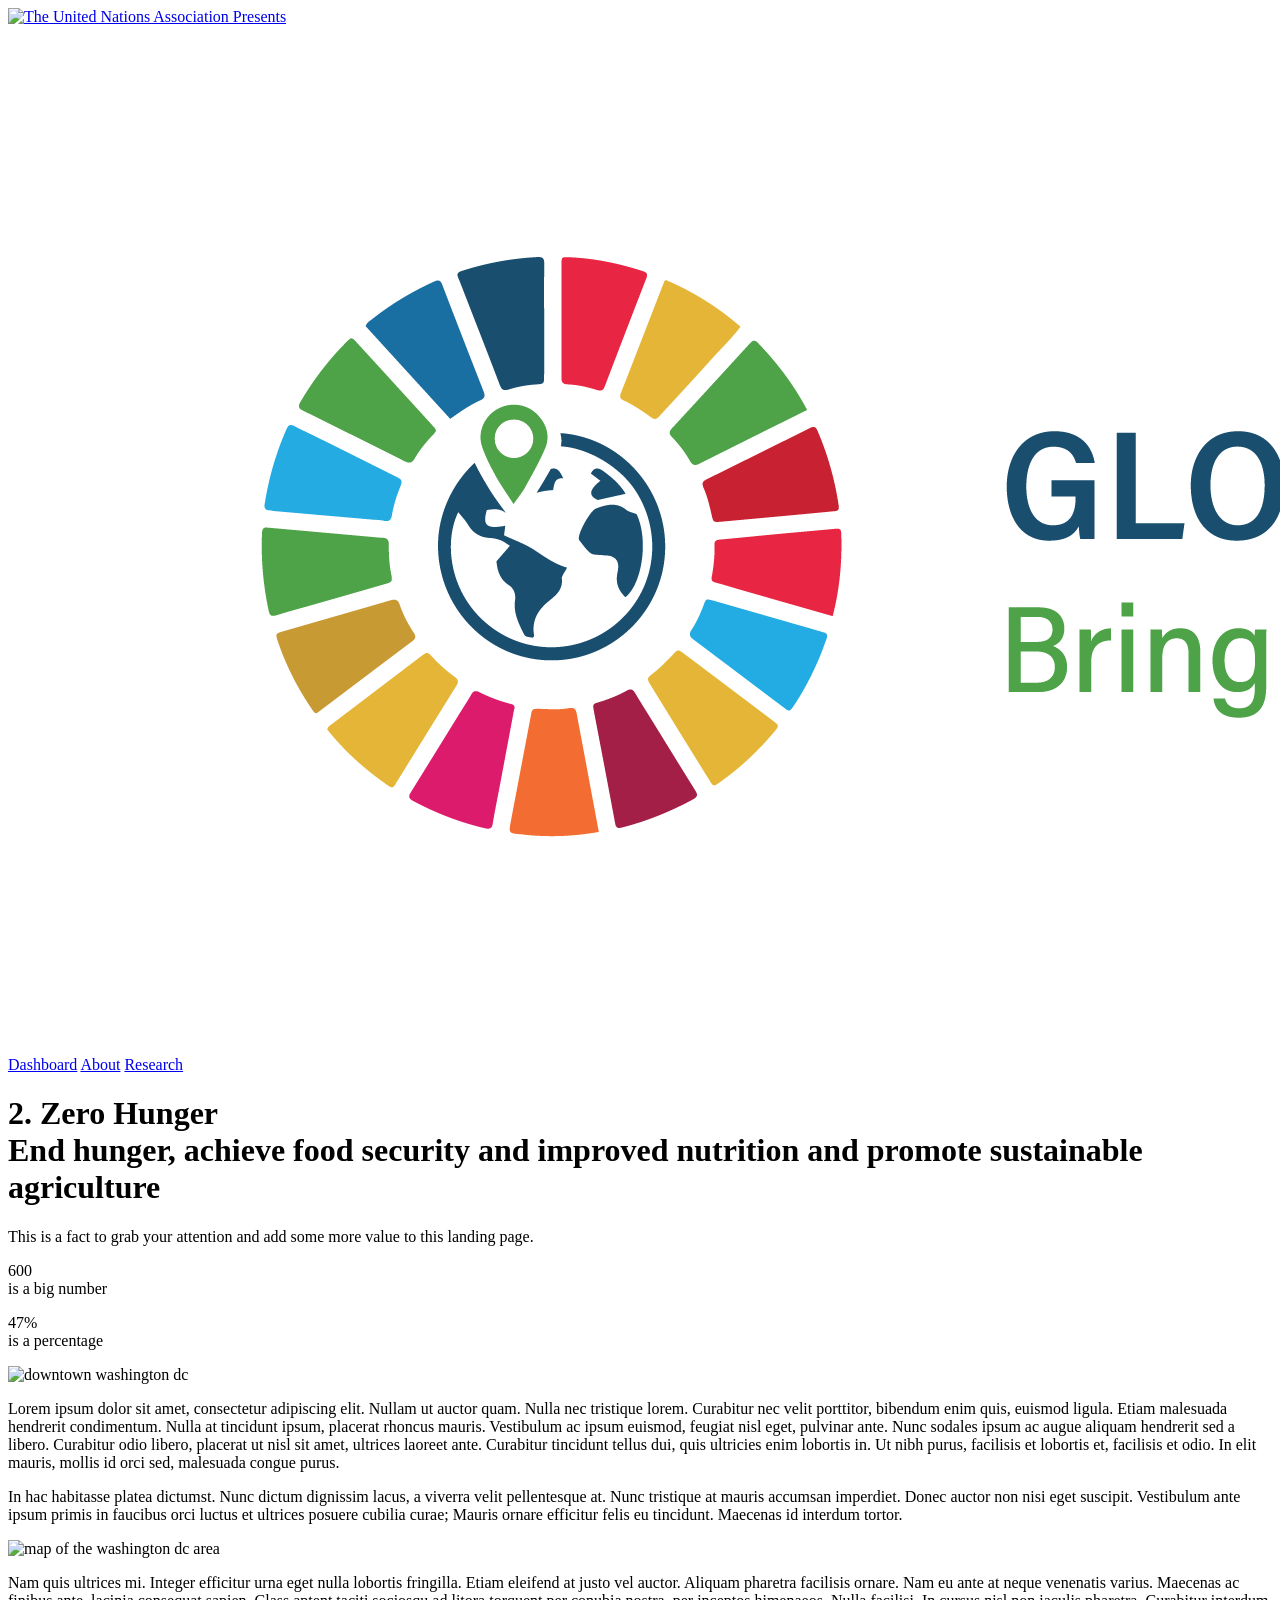
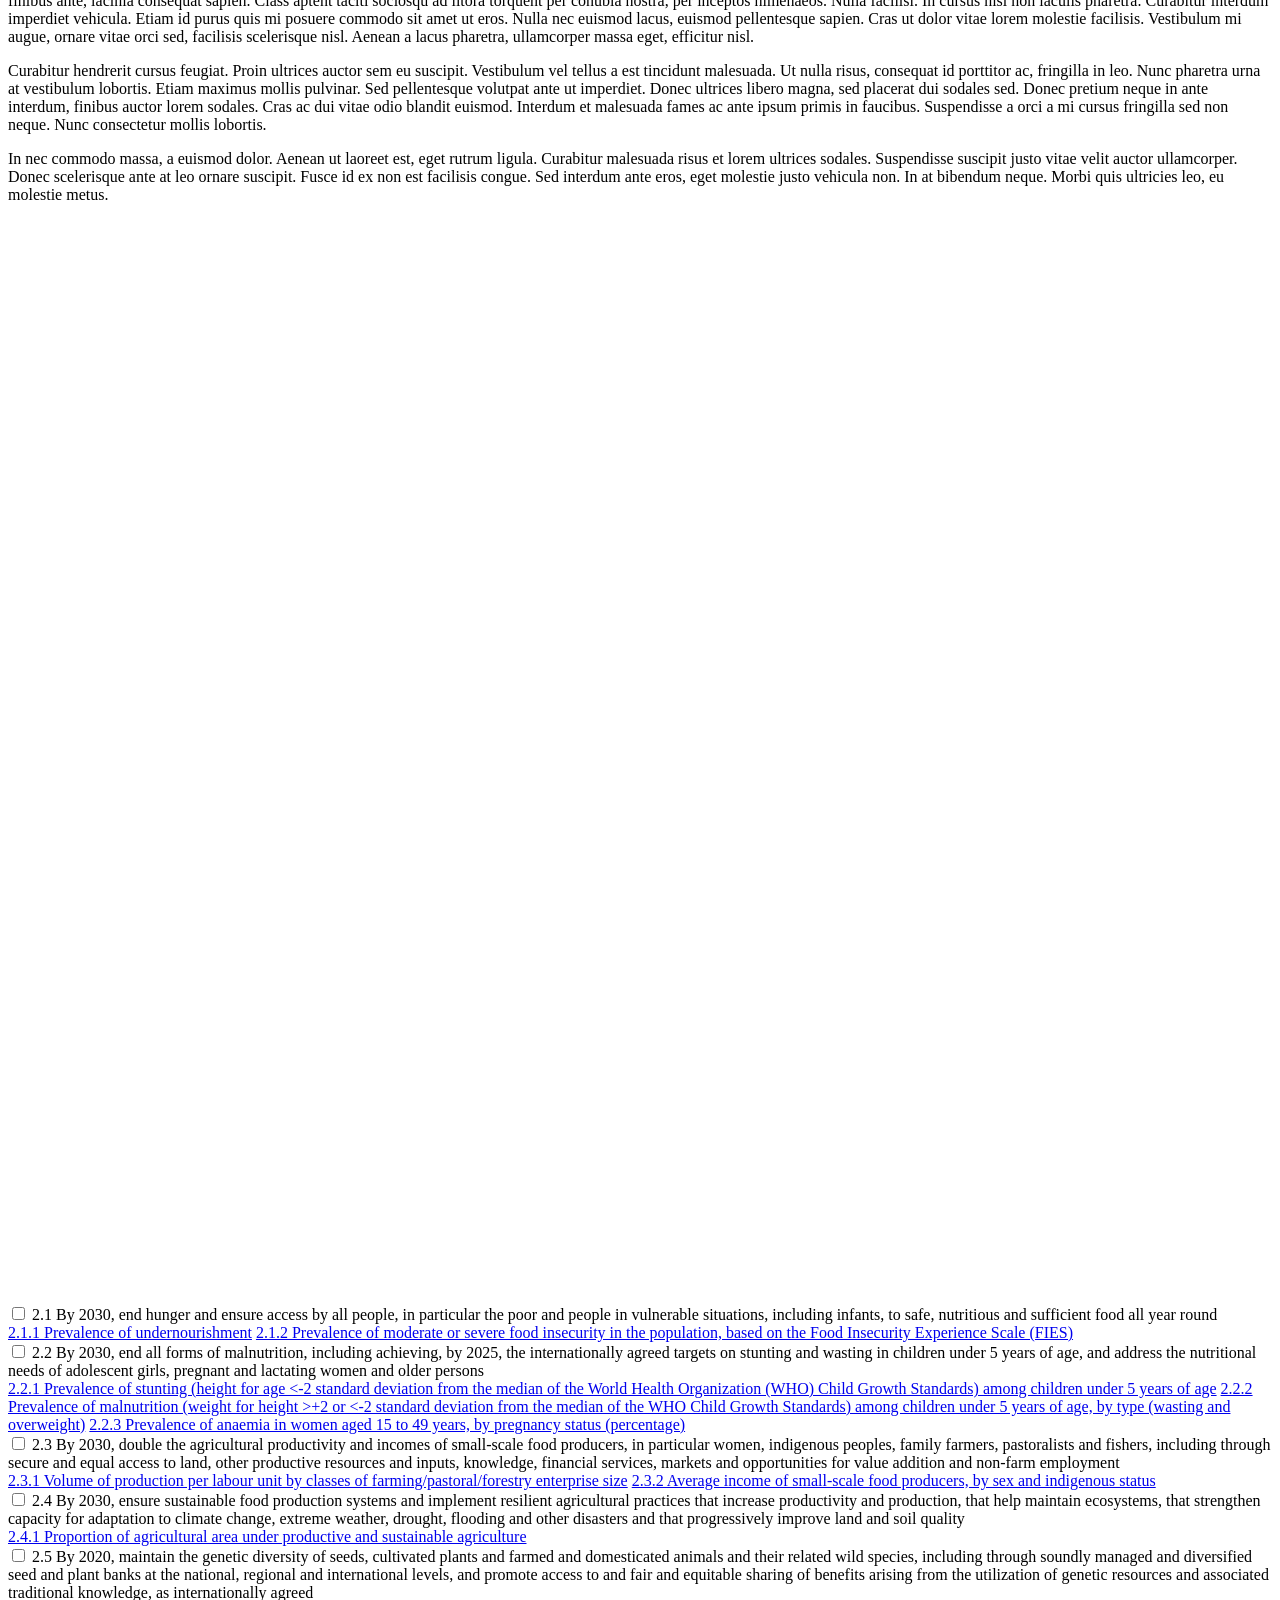
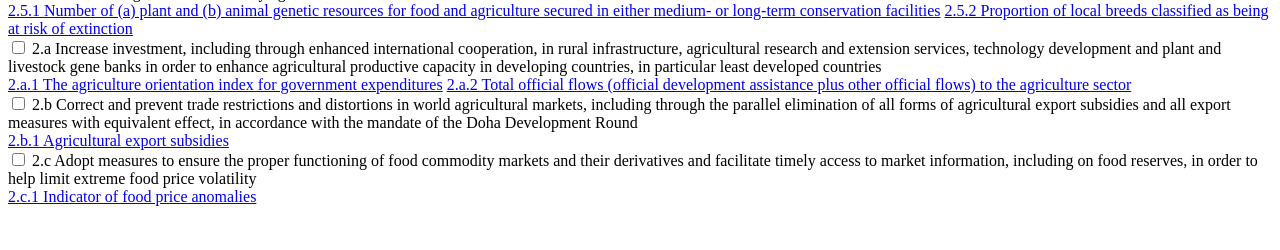
==== goal2/index.html @ d4b6d32a "Add files via upload" ====
<!DOCTYPE html>
<html>
  <head>
    <meta charset="utf-8">
    <title>Goal 1 | SDG Dashboard</title>
    <link rel="stylesheet" href="../insidestyle.css">
  </head>
  <body>
    <div id="background">
      <div id="header">
        <div id="logos">
          <a href="http://www.unanca.org"><img src="../img/unanca-logo.jpg" alt="The United Nations Association Presents" id="unanca"></a>
          <a href="../index.html"><img src="../img/globaltolocallogo.png" alt="From Global to Local: Bringing the SDGs Home" id="globaltolocal"></a>
        </div>
        <div id="nav">
          <a href="../index.html">Dashboard</a>
          <a href="../about.html">About</a>
          <a href="../research.html">Research</a>
        </div>
      </div>
      <div id="goalcontent">

      <div id="goalmain">
        <h1><strong>2. Zero Hunger</strong><br>End hunger, achieve food security and improved nutrition and promote sustainable agriculture</h1>
        <div id="quickfacts">
          <div class="fact goal2">
            <p class="text">This is a fact to grab your attention and add some more value to this landing page.</p>
          </div>
          <div class="fact goal2">
            <p class="number"><span>600</span><br>is a big number</p>
          </div>
          <div class="fact goal2">
            <p class="number"><span>47%</span><br>is a percentage</p>
          </div>
        </div>
      <div id="content">
      <img class="leadimg" src="https://capturetheatlas.com/wp-content/uploads/2020/03/national-mall-washington-map.jpg" alt="downtown washington dc">
      <p>Lorem ipsum dolor sit amet, consectetur adipiscing elit. Nullam ut auctor quam. Nulla nec tristique lorem. Curabitur nec velit porttitor, bibendum enim quis, euismod ligula. Etiam malesuada hendrerit condimentum. Nulla at tincidunt ipsum, placerat rhoncus mauris. Vestibulum ac ipsum euismod, feugiat nisl eget, pulvinar ante. Nunc sodales ipsum ac augue aliquam hendrerit sed a libero. Curabitur odio libero, placerat ut nisl sit amet, ultrices laoreet ante. Curabitur tincidunt tellus dui, quis ultricies enim lobortis in. Ut nibh purus, facilisis et lobortis et, facilisis et odio. In elit mauris, mollis id orci sed, malesuada congue purus.</p>
      <p>In hac habitasse platea dictumst. Nunc dictum dignissim lacus, a viverra velit pellentesque at. Nunc tristique at mauris accumsan imperdiet. Donec auctor non nisi eget suscipit. Vestibulum ante ipsum primis in faucibus orci luctus et ultrices posuere cubilia curae; Mauris ornare efficitur felis eu tincidunt. Maecenas id interdum tortor.</p>
      <img src="https://upload.wikimedia.org/wikipedia/commons/a/a2/Dc_msa_map.png" alt="map of the washington dc area" class="columnimg">
      <p>Nam quis ultrices mi. Integer efficitur urna eget nulla lobortis fringilla. Etiam eleifend at justo vel auctor. Aliquam pharetra facilisis ornare. Nam eu ante at neque venenatis varius. Maecenas ac finibus ante, lacinia consequat sapien. Class aptent taciti sociosqu ad litora torquent per conubia nostra, per inceptos himenaeos. Nulla facilisi. In cursus nisl non iaculis pharetra. Curabitur interdum imperdiet vehicula. Etiam id purus quis mi posuere commodo sit amet ut eros. Nulla nec euismod lacus, euismod pellentesque sapien. Cras ut dolor vitae lorem molestie facilisis. Vestibulum mi augue, ornare vitae orci sed, facilisis scelerisque nisl. Aenean a lacus pharetra, ullamcorper massa eget, efficitur nisl.</p>
      <p>Curabitur hendrerit cursus feugiat. Proin ultrices auctor sem eu suscipit. Vestibulum vel tellus a est tincidunt malesuada. Ut nulla risus, consequat id porttitor ac, fringilla in leo. Nunc pharetra urna at vestibulum lobortis. Etiam maximus mollis pulvinar. Sed pellentesque volutpat ante ut imperdiet. Donec ultrices libero magna, sed placerat dui sodales sed. Donec pretium neque in ante interdum, finibus auctor lorem sodales. Cras ac dui vitae odio blandit euismod. Interdum et malesuada fames ac ante ipsum primis in faucibus. Suspendisse a orci a mi cursus fringilla sed non neque. Nunc consectetur mollis lobortis.</p>
      <p>In nec commodo massa, a euismod dolor. Aenean ut laoreet est, eget rutrum ligula. Curabitur malesuada risus et lorem ultrices sodales. Suspendisse suscipit justo vitae velit auctor ullamcorper. Donec scelerisque ante at leo ornare suscipit. Fusce id ex non est facilisis congue. Sed interdum ante eros, eget molestie justo vehicula non. In at bibendum neque. Morbi quis ultricies leo, eu molestie metus.</p>
      </div>
      <img src="../img/opaque-goal-02.png" alt="" id="goalicon">
    </div>
    <div id="goalnav">
      <div>
      <div class="togglecontainer">
        <input id="2.1" class="toggle" type="checkbox">
        <label for="2.1" class="target">2.1 By 2030, end hunger and ensure access by all people, in particular the poor and people in vulnerable situations, including infants, to safe, nutritious and sufficient food all year round</label>
        <div class="collapsible">
        <div class="indicatorlist">
          <a href="2-1-1.html">2.1.1 Prevalence of undernourishment</a>
          <a href="2-1-1.html">2.1.2 Prevalence of moderate or severe food insecurity in the population, based on the Food Insecurity Experience Scale (FIES)</a>
        </div>
      </div>
    </div>
    <div class="togglecontainer">
      <input id="2.2" class="toggle" type="checkbox">
      <label for="2.2" class="target">2.2 By 2030, end all forms of malnutrition, including achieving, by 2025, the internationally agreed targets on stunting and wasting in children under 5 years of age, and address the nutritional needs of adolescent girls, pregnant and lactating women and older persons</label>
      <div class="collapsible">
        <div class="indicatorlist">
          <a href="2-2-1.html">2.2.1 Prevalence of stunting (height for age &#60;-2 standard deviation from the median of the World Health Organization (WHO) Child Growth Standards) among children under 5 years of age</a>
          <a href="2-2-2.html">2.2.2 Prevalence of malnutrition (weight for height >+2 or &#60;-2 standard deviation from the median of the WHO Child Growth Standards) among children under 5 years of age, by type (wasting and overweight)</a>
          <a href="2-2-3.html">2.2.3 Prevalence of anaemia in women aged 15 to 49 years, by pregnancy status (percentage)</a>
        </div>
      </div>
    </div>
    <div class="togglecontainer">
      <input id="2.3" class="toggle" type="checkbox">
      <label for="2.3" class="target">2.3 By 2030, double the agricultural productivity and incomes of small-scale food producers, in particular women, indigenous peoples, family farmers, pastoralists and fishers, including through secure and equal access to land, other productive resources and inputs, knowledge, financial services, markets and opportunities for value addition and non-farm employment</label>
      <div class="collapsible">
        <div class="indicatorlist">
          <a href="2-3-1.html">2.3.1 Volume of production per labour unit by classes of farming/pastoral/forestry enterprise size</a>
          <a href="2-3-2.html">2.3.2 Average income of small-scale food producers, by sex and indigenous status</a>
        </div>
      </div>
    </div>

    <div class="togglecontainer">
      <input id="2.4" class="toggle" type="checkbox">
      <label for="2.4" class="target">2.4 By 2030, ensure sustainable food production systems and implement resilient agricultural practices that increase productivity and production, that help maintain ecosystems, that strengthen capacity for adaptation to climate change, extreme weather, drought, flooding and other disasters and that progressively improve land and soil quality</label>
      <div class="collapsible">
        <div class="indicatorlist">
          <a href="2-4-1.html">2.4.1 Proportion of agricultural area under productive and sustainable agriculture</a>
        </div>
      </div>
    </div>

    <div class="togglecontainer">
      <input id="2.5" class="toggle" type="checkbox">
      <label for="2.5" class="target">2.5 By 2020, maintain the genetic diversity of seeds, cultivated plants and farmed and domesticated animals and their related wild species, including through soundly managed and diversified seed and plant banks at the national, regional and international levels, and promote access to and fair and equitable sharing of benefits arising from the utilization of genetic resources and associated traditional knowledge, as internationally agreed</label>
      <div class="collapsible">
        <div class="indicatorlist">
          <a href="2-5-1.html">2.5.1 Number of (a) plant and (b) animal genetic resources for food and agriculture secured in either medium- or long-term conservation facilities</a>
          <a href="2-5-2.html">2.5.2 Proportion of local breeds classified as being at risk of extinction</a>
        </div>
      </div>
    </div>

    <div class="togglecontainer">
      <input id="2.a" class="toggle" type="checkbox">
      <label for="2.a" class="target">2.a Increase investment, including through enhanced international cooperation, in rural infrastructure, agricultural research and extension services, technology development and plant and livestock gene banks in order to enhance agricultural productive capacity in developing countries, in particular least developed countries</label>
      <div class="collapsible">
        <div class="indicatorlist">
          <a href="2-a-1.html">2.a.1 The agriculture orientation index for government expenditures</a>
          <a href="2-a-2.html">2.a.2 Total official flows (official development assistance plus other official flows) to the agriculture sector</a>
        </div>
      </div>
    </div>

    <div class="togglecontainer">
      <input id="2.b" class="toggle" type="checkbox">
      <label for="2.b" class="target">2.b Correct and prevent trade restrictions and distortions in world agricultural markets, including through the parallel elimination of all forms of agricultural export subsidies and all export measures with equivalent effect, in accordance with the mandate of the Doha Development Round</label>
      <div class="collapsible">
        <div class="indicatorlist">
          <a href="2-a-1.html">2.b.1 Agricultural export subsidies</a>
        </div>
      </div>
    </div>

    <div class="togglecontainer" id="finaltoggle">
      <input id="2.c" class="toggle" type="checkbox">
      <label for="2.c" class="target">2.c Adopt measures to ensure the proper functioning of food commodity markets and their derivatives and facilitate timely access to market information, including on food reserves, in order to help limit extreme food price volatility</label>
      <div class="collapsible">
        <div class="indicatorlist">
          <a href="/2-c-1.html">2.c.1 Indicator of food price anomalies</a>
        </div>
      </div>
      <br>
      <br>
    </div>
  </div>
  </div>
  </div>
  </div>
  </body>
</html>
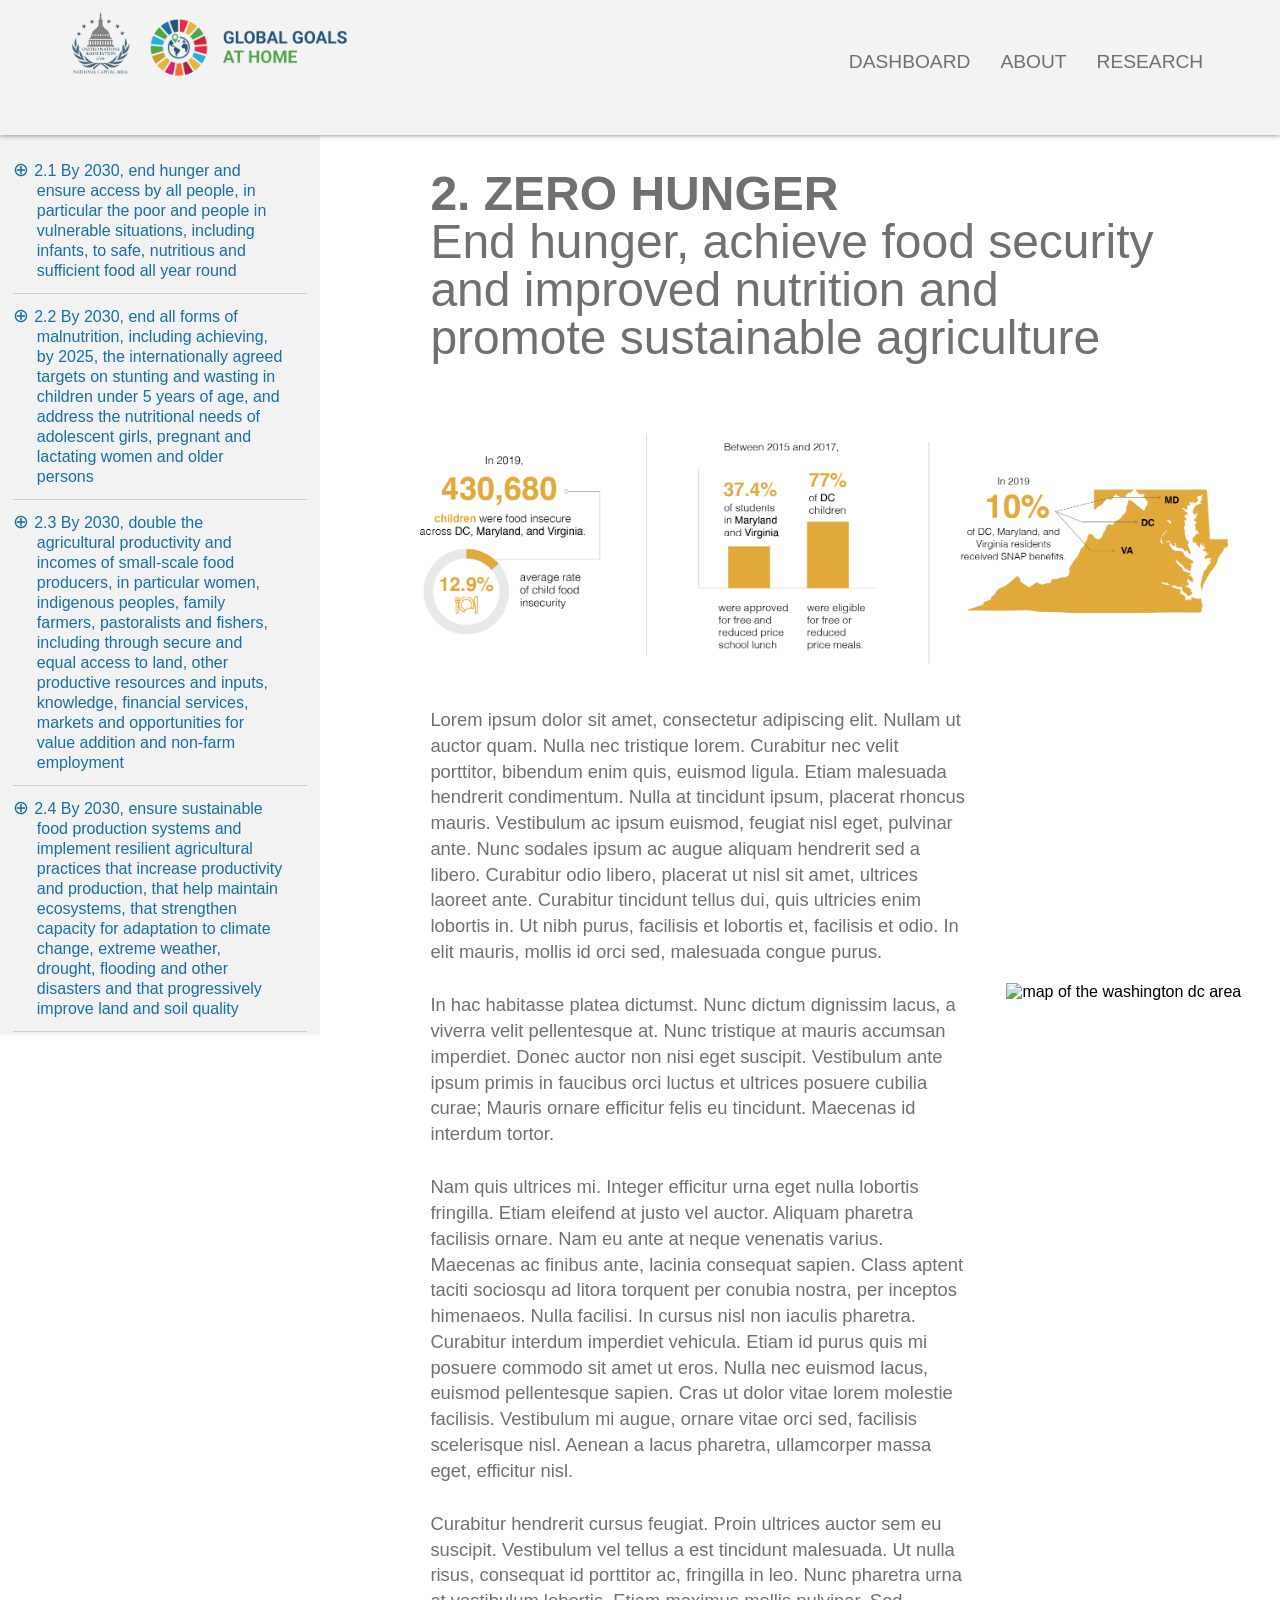
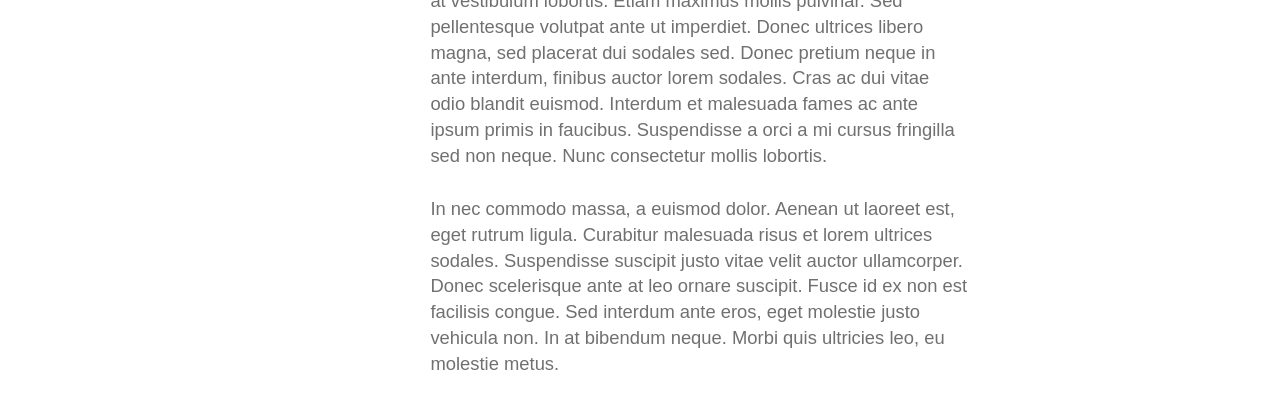
==== commit 84abeac8: "Update index.html" ====
--- a/goal2/index.html
+++ b/goal2/index.html
@@ -2,7 +2,7 @@
 <html>
   <head>
     <meta charset="utf-8">
-    <title>Goal 1 | SDG Dashboard</title>
+    <title>Goal 2 | SDG Dashboard</title>
     <link rel="stylesheet" href="../insidestyle.css">
   </head>
   <body>
@@ -22,19 +22,8 @@
 
       <div id="goalmain">
         <h1><strong>2. Zero Hunger</strong><br>End hunger, achieve food security and improved nutrition and promote sustainable agriculture</h1>
-        <div id="quickfacts">
-          <div class="fact goal2">
-            <p class="text">This is a fact to grab your attention and add some more value to this landing page.</p>
-          </div>
-          <div class="fact goal2">
-            <p class="number"><span>600</span><br>is a big number</p>
-          </div>
-          <div class="fact goal2">
-            <p class="number"><span>47%</span><br>is a percentage</p>
-          </div>
-        </div>
+          <img class="leadimg" src="img/goal2-header.png" alt="In 2019, 430,680 children were food insecure across DC, MD, and VA. 12.9% average rate of child food insecurity. Between 2015 and 2017, 37.4% of students in md and va were approved for free and reduced price school lunch and 77% of DC children were eligible for free or reduced price meals. In 2019, 10% of DC, MD, and VA residents received SNAP benefits">
       <div id="content">
-      <img class="leadimg" src="https://capturetheatlas.com/wp-content/uploads/2020/03/national-mall-washington-map.jpg" alt="downtown washington dc">
       <p>Lorem ipsum dolor sit amet, consectetur adipiscing elit. Nullam ut auctor quam. Nulla nec tristique lorem. Curabitur nec velit porttitor, bibendum enim quis, euismod ligula. Etiam malesuada hendrerit condimentum. Nulla at tincidunt ipsum, placerat rhoncus mauris. Vestibulum ac ipsum euismod, feugiat nisl eget, pulvinar ante. Nunc sodales ipsum ac augue aliquam hendrerit sed a libero. Curabitur odio libero, placerat ut nisl sit amet, ultrices laoreet ante. Curabitur tincidunt tellus dui, quis ultricies enim lobortis in. Ut nibh purus, facilisis et lobortis et, facilisis et odio. In elit mauris, mollis id orci sed, malesuada congue purus.</p>
       <p>In hac habitasse platea dictumst. Nunc dictum dignissim lacus, a viverra velit pellentesque at. Nunc tristique at mauris accumsan imperdiet. Donec auctor non nisi eget suscipit. Vestibulum ante ipsum primis in faucibus orci luctus et ultrices posuere cubilia curae; Mauris ornare efficitur felis eu tincidunt. Maecenas id interdum tortor.</p>
       <img src="https://upload.wikimedia.org/wikipedia/commons/a/a2/Dc_msa_map.png" alt="map of the washington dc area" class="columnimg">
--- a/insidestyle.css
+++ b/insidestyle.css
@@ -0,0 +1,512 @@
+*{
+  box-sizing: border-box;
+}
+  body{
+  background-color: white;
+  background-size: contain;
+  font-family: 'Roboto', Helvetica, Arial, sans-serif;
+  max-width: 100vw;
+  overflow-x: hidden;
+}
+#goalicon{
+  z-index: -1;
+  position: fixed;
+  bottom: 0;
+  right: -3%;
+  width: 50vw;
+  opacity: .4;
+}
+.embed-container{
+  z-index: 2;
+  position: relative;
+}
+a{
+  text-decoration: none;
+  color:#196FA1;
+}
+#background{
+  margin: 0;
+}
+#header{
+  margin: 0;
+  padding: 0 5vw 0 5vw;
+  display: flex;
+  flex-direction: row;
+  justify-content: space-between;
+  background-color: #F3F3F3;
+  box-shadow: 0 0 5px #707070;
+  height: 15vh;
+  z-index: 10;
+  position: fixed;
+  top:0;
+  left: 0;
+  right: 0;
+}
+#logos{
+  display: flex;
+  flex-direction: row;
+  justify-content: flex-start;
+}
+#header img{
+  display: inline;
+}
+#globaltolocal{
+  margin-left: -1vw;
+  margin-top: -.5vw;
+  height: 8vw;
+}
+#unanca{
+  mix-blend-mode: darken;
+  width: 5.7vw;
+  height: 5.7vw;
+  margin-top: .7vw;
+}
+#nav{
+  width: 100%;
+  margin-top: 4vw;
+  text-align: right;
+}
+#nav a{
+  margin: 1vw;
+  font-size: 1.2rem;
+  text-transform: uppercase;
+  text-decoration: none;
+  color: #707070;
+}
+p, ul{
+  font-size: 1.15rem;
+  color: #707070;
+  line-height: 1.4em;
+  margin-top: .5em;
+}
+h1{
+  font-size: 3rem;
+  color: #707070;
+  font-weight: 300;
+  line-height: 1em;
+  margin: 2vw 8vw 2vw 8vw;
+}
+h1 strong{
+  text-transform: uppercase;
+}
+h1 i{
+  font-weight: 400;
+  font-style: normal;
+}
+h2{
+  font-size: 1.8rem;
+  text-transform:uppercase;
+  color: #707070;
+  position: relative;
+  margin-bottom: .5em;
+}
+
+h3{
+  font-size: 1.2rem;
+  font-style: italic;
+  color:#707070;
+  line-height: 1.05em;
+  margin-top: 0.5em;
+  margin-bottom: 0;
+  font-weight: 500;
+}
+
+/*goal colors*/
+.goal1{
+  background-color: #e5243b;
+}
+.goal2{
+  background-color: #cc9935;
+}
+.goal3{
+  background-color: #4c9F38;
+}
+.goal4{
+  background-color: #C5192D;
+}
+.goal5{
+  background-color: #FF3A21;
+}
+.goal6{
+  /*background-color: #26BDE2;*/
+  background-color: #23abcc;
+}
+.goal7{
+/*  background-color: #FCC30B;*/
+  background-color: #ccab08;
+}
+.goal8{
+  background-color: #A21942;
+}
+.goal9{
+  background-color: #FD6925;
+}
+.goal10{
+  background-color: #DD1367;
+}
+.goal11{
+  /*background-color: #FD9D24;*/
+  background-color: #d9851e;
+}
+.goal12{
+/*  background-color: #BF8B2E;*/
+  background-color: #b3812b;
+}
+.goal13{
+  background-color: #3F7E44;
+}
+.goal14{
+  background-color: #0A97D9;
+}
+.goal15{
+  /*background-color: #56C02B;*/
+  background-color: #4fb327;
+}
+.goal16{
+  background-color: #00689D;
+}
+.goal17{
+  background-color: #19486A;
+}
+
+
+#goalnav{
+  max-height: 100vh;
+  position: fixed;
+  left:0;
+  top: 0;
+  width: 25vw;
+  overflow-y: scroll;
+  margin-top: 15vh;
+  padding: 1vw;
+  background-color: #F2F2F2;
+}
+#goalmain{
+  margin-top: 15vh;
+  padding-top: 1vh;
+  margin-left: 25vw;
+  position: static;
+  min-height: 100vh;
+  z-index: 3;
+}
+#quickfacts{
+  width: 61.6vw;
+  display: grid;
+  grid-template-columns: 20vw 20vw 20vw;
+  grid-gap: .8vw;
+  margin: .4vw 8vw 2vw 8vw;
+}
+.fact{
+  width: 20vw;
+  height: 20vw;
+  display: FLEX;
+  flex-direction: row;
+  justify-content: center;
+}
+.fact p{
+  color: white;
+  font-size:1.2rem;
+  margin: 1vw;
+}
+.body{
+  grid-column: 1/2;
+  width: 45vw;
+}
+/*.text{
+align-self: flex-start;
+}*/
+.number span{
+  font-size: 5rem;
+  display: block;
+  line-height: .5em;
+}
+.number, .text{
+  text-align: center;
+  font-size:1.5rem;
+  align-self: center;
+}
+#content{
+  margin-left: 8vw;
+  display: grid;
+  grid-template-columns: 42vw 20vw;
+  grid-column-gap: 3vw;
+}
+.columnimg{
+  width: 20vw;
+  grid-column: 2/3;
+  grid-row: span 2;
+}
+.graph{
+  background-color: white;
+  padding: 15px 75px;
+  width: 42vw;
+  max-width: 42vw;
+  margin: 1vw 0;
+}
+.leadimg{
+  width: 75vw;
+  padding-left: 2vw;
+  grid-column: 1/3;
+}
+#content p, #content h2, #content ul, #content h3, #content .togglecontainer, #content iframe, blockquote{
+  grid-column: 1/2;
+}
+.togglecontainer img{
+  width: 45vw;
+}
+#content .togglecontainer{
+  background-color: white;
+}
+#content label{
+  background-color: white;
+  padding-left: 1vw;
+}
+iframe{
+  width: 45vw;
+  grid-column: 1/2;
+  margin: 1vw 0;
+  height: 45vw;
+}
+/*state toggle*/
+.state{
+  font-size: 1rem;
+  text-indent: -1.5rem;
+  font-weight: 400;
+  color: #196FA1;
+  line-height: 1.25em;
+  padding: .75rem 0;
+  margin: 0 1.5rem;
+  grid-row: 1/2;
+}
+.attribution{
+  margin-left: 10rem;
+  grid-column: 1/2;
+  font-size: 1.15rem;
+}
+blockquote{
+  margin-left: 0;
+  font-size: 1.3rem;
+  text-indent: -.25rem;
+  font-style: italic;
+  color: #707070;
+}
+.statecontainer{
+  grid-column: 1/2;
+  background-color: white;
+  display: grid;
+  grid-template-columns: 1fr 1fr 1fr 4fr;
+}
+#finaltoggle{
+  border-bottom: none;
+  padding-bottom: 5vw;
+}
+
+.statetoggle{
+position: fixed;
+left: -200px;
+}
+
+.statecollapsible{
+  max-height: 0;
+  overflow: hidden;
+  opacity:0;
+  transition: opacity .5s;
+  grid-column: 1/5;
+  grid-row: 2/3;
+}
+.statetoggle:checked + .state + .statecollapsible{
+  max-height: 100vh;
+  transition: opacity .5s;
+  opacity: 100%;
+}
+.statetoggle:checked + .state{
+  font-weight: bold;
+}
+.dc:after{
+  content: "";
+  background-image: url('img/dc.png');
+  display: inline-block;
+  margin-left: .25rem;
+  width: 1rem;
+  height: 1rem;
+  background-size: contain;
+}
+.md:after{
+  content: "";
+  background-image: url('img/md.png');
+  display: inline-block;
+  margin-left: .25rem;
+  width: 1rem;
+  height: 1rem;
+  background-size: contain;
+}
+.va:after{
+  content: "";
+  background-image: url('img/va.png');
+  display: inline-block;
+  margin-left: .25rem;
+  width: 1rem;
+  height: 1rem;
+  background-size: contain;
+}
+/*target/indicator toggle*/
+
+.target{
+  font-size: 1rem;
+  text-indent: -1.5rem;
+  font-weight: 500;
+  color: #196FA1;
+  line-height: 1.25em;
+  display: block;
+  padding: .75rem 0;
+  margin: 0 1.5rem;
+}
+.togglecontainer{
+  border-bottom: 1px solid #cccccc;
+}
+#finaltoggle{
+  border-bottom: none;
+  padding-bottom: 5vw;
+}
+.target:before{
+  content: "⊕ ";
+  font-weight: 400;
+  font-size: 1.2rem;
+  transition-duration: .05s;
+}
+.toggle:checked + .target:before{
+  content: "⊖ ";
+  font-weight: 400;
+  transition-duration: .05s;
+}
+.toggle{
+position: fixed;
+left: -200px;
+}
+.collapsible{
+  max-height: 0;
+  overflow: hidden;
+  transition-duration:.25s;
+  transition-delay: .25s;
+}
+.indicatorlist{
+  margin: -.5rem 1.5rem 1rem 1.5rem;
+  padding-left: 1rem;
+  border-left: 1px solid #196FA1;
+}
+.indicatorlist a{
+  display: block;
+  margin-top: 1rem;
+  color: #196FA1;
+  text-decoration: none;
+}
+.toggle:checked + .target + .collapsible{
+  max-height: 100vh;
+  transition-duration: .25s;
+}
+.toggle:checked + .target{
+  margin-bottom: 0;
+  transition-duration: .25s;
+}
+#breadcrumb{
+  font-size: 1.5rem;
+  text-transform: uppercase;
+  font-weight: bold;
+}
+#proxyindicators a{
+  display: block;
+  font-size: 1.3rem;
+  margin-top: 1vw;
+  color: #196FA1;
+  text-decoration: none;
+  font-weight: 500;
+}
+#proxyindicators div{
+  margin: 0 0 1vw 0;
+  padding-left: 1vw;
+  border-left: 1px solid #196FA1;
+}
+@media (max-width:899px){
+  body{
+    max-height: none;
+  }
+  #background{
+    max-height: none;
+  }
+  #goalcontent{
+    max-height: none;
+    position: static;
+    display: block;
+  }
+  #goalnav{
+    position: static;
+    width: 100vw;
+    max-width: 100vw;
+    padding: 5vw;
+    max-height: none;
+  }
+  #goalmain{
+    position: static;
+    width: 100vw;
+    margin-left: 0;
+    top: 15vh;
+    max-height: none;
+  }
+  #content{
+    display: block;
+    width: 80vw;
+  }
+  .columnimg{
+    width: 80vw;
+  }
+  .leadimg{
+    width: 80vw;
+  }
+  #quickfacts{
+    width: 80vw;
+    grid-template-columns: 26vw 26vw 26vw;
+    grid-gap: 1vw;
+  }
+  .fact{
+    height: 26vw;
+    width: 26vw;
+    overflow-y: scroll;
+    overflow-x: hidden;
+  }
+  .fact p{
+    font-size: 1rem;
+    margin: 2vw;
+  }
+  .number span{
+    font-size: 3rem;
+  }
+  #header{
+    display: block;
+  }
+  #nav{
+    width: 90vw;
+    margin: 0;
+    text-align: center;
+
+  }
+  #nav a{
+    font-size: .8rem;
+  }
+  #logos{
+    width: 90vw;
+    height: 10vh;
+    justify-content:center;
+  }
+  #unanca{
+    width: 8vh;
+    height: 8vh;
+    margin-top: .8vh;
+  }
+  #globaltolocal{
+    height: 10vh;
+  }
+  h1{
+    max-width: 80vw;
+    font-size: 2.4rem;
+  }
+}
